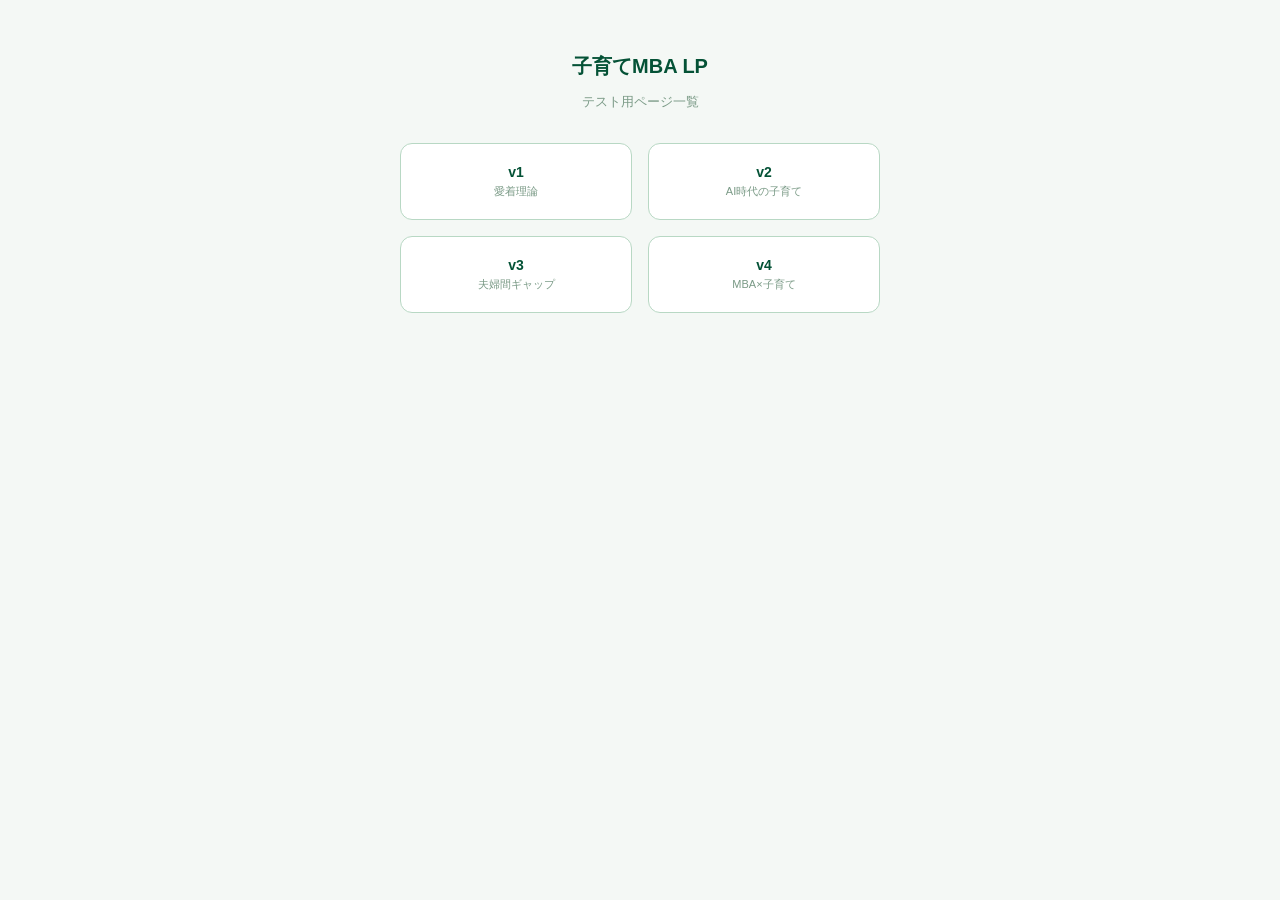
==== index.html @ 93ec6b01 "Initial commit: 子育てMBA LP v1-v4 Co-Authored-By: Claude Sonnet 4.6 <noreply@anthropic.com>" ====
<!DOCTYPE html>
<html lang="ja">
<head>
<meta charset="UTF-8">
<meta name="viewport" content="width=device-width,initial-scale=1">
<title>子育てMBA — LP一覧</title>
<style>
  body{font-family:'Hiragino Sans',sans-serif;background:#f4f8f5;color:#0d1f18;margin:0;padding:40px 20px;text-align:center}
  h1{font-size:20px;margin-bottom:8px;color:#045236}
  p{font-size:13px;color:#7a9a86;margin-bottom:32px}
  .grid{display:grid;grid-template-columns:1fr 1fr;gap:16px;max-width:480px;margin:0 auto}
  a{display:block;background:#fff;border:1.5px solid #b8d8c4;border-radius:12px;padding:20px 16px;text-decoration:none;color:#045236;font-weight:700;font-size:14px;transition:box-shadow .2s}
  a:hover{box-shadow:0 6px 24px rgba(4,82,54,.15)}
  .sub{font-size:11px;color:#7a9a86;font-weight:400;margin-top:4px}
</style>
</head>
<body>
<h1>子育てMBA LP</h1>
<p>テスト用ページ一覧</p>
<div class="grid">
  <a href="v1/"><div>v1</div><div class="sub">愛着理論</div></a>
  <a href="v2/"><div>v2</div><div class="sub">AI時代の子育て</div></a>
  <a href="v3/"><div>v3</div><div class="sub">夫婦間ギャップ</div></a>
  <a href="v4/"><div>v4</div><div class="sub">MBA×子育て</div></a>
</div>
</body>
</html>
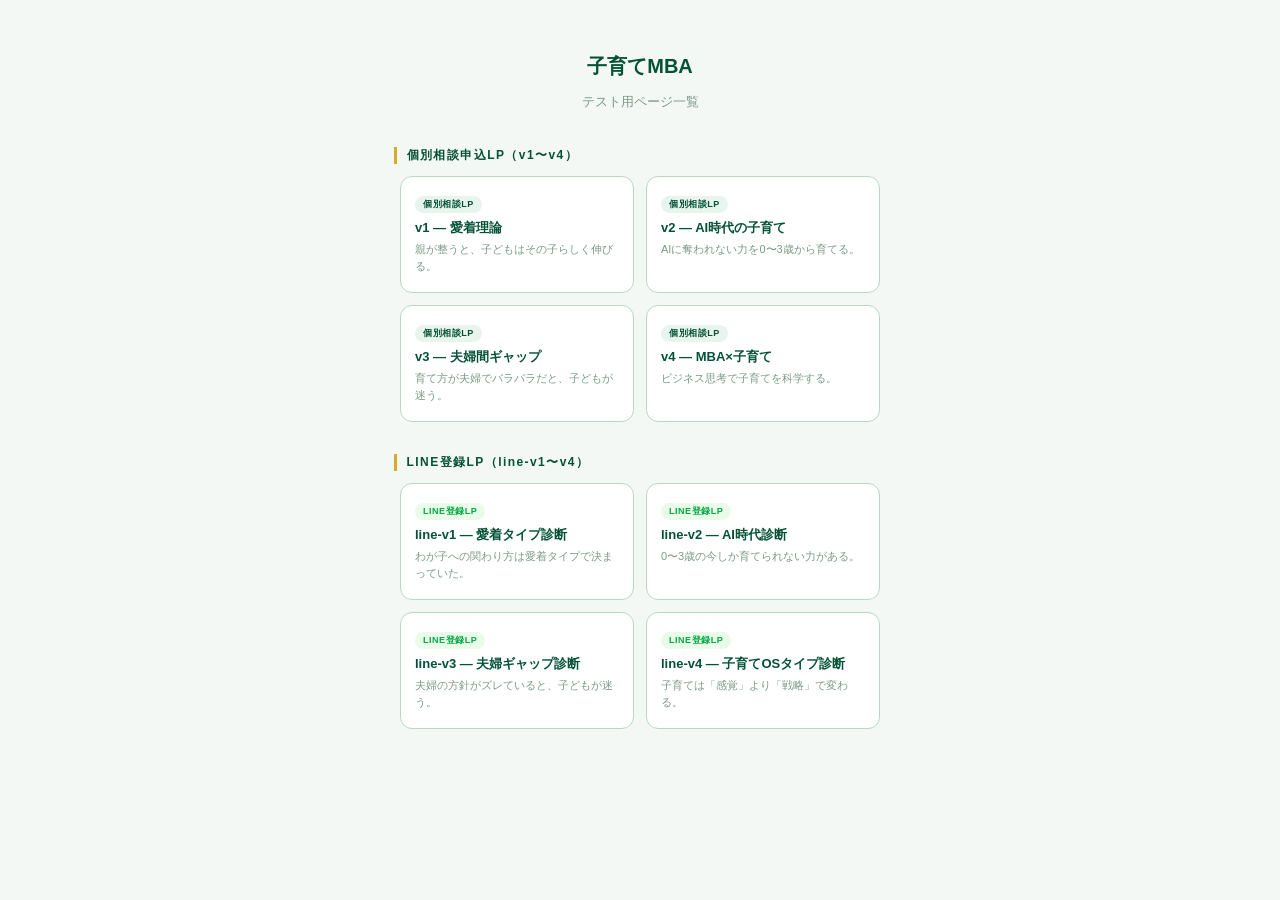
==== commit bd8ee2c5: "Add LINE registration LPs (line-v1 to line-v4) and update index Co-Authored-By: Claude Sonnet 4.6 <n" ====
--- a/index.html
+++ b/index.html
@@ -3,25 +3,40 @@
 <head>
 <meta charset="UTF-8">
 <meta name="viewport" content="width=device-width,initial-scale=1">
-<title>子育てMBA — LP一覧</title>
+<title>子育てMBA — ページ一覧</title>
 <style>
   body{font-family:'Hiragino Sans',sans-serif;background:#f4f8f5;color:#0d1f18;margin:0;padding:40px 20px;text-align:center}
-  h1{font-size:20px;margin-bottom:8px;color:#045236}
-  p{font-size:13px;color:#7a9a86;margin-bottom:32px}
-  .grid{display:grid;grid-template-columns:1fr 1fr;gap:16px;max-width:480px;margin:0 auto}
-  a{display:block;background:#fff;border:1.5px solid #b8d8c4;border-radius:12px;padding:20px 16px;text-decoration:none;color:#045236;font-weight:700;font-size:14px;transition:box-shadow .2s}
+  h1{font-size:20px;margin-bottom:4px;color:#045236}
+  .lead{font-size:13px;color:#7a9a86;margin-bottom:36px}
+  h2{font-size:12px;font-weight:700;letter-spacing:.12em;color:#045236;margin:0 0 12px;text-align:left;max-width:480px;margin-left:auto;margin-right:auto;padding-left:4px;border-left:3px solid #d4ac2b;padding-left:10px}
+  .grid{display:grid;grid-template-columns:1fr 1fr;gap:12px;max-width:480px;margin:0 auto 32px}
+  a{display:block;background:#fff;border:1.5px solid #b8d8c4;border-radius:12px;padding:18px 14px;text-decoration:none;color:#045236;font-weight:700;font-size:13px;transition:box-shadow .2s;text-align:left}
   a:hover{box-shadow:0 6px 24px rgba(4,82,54,.15)}
-  .sub{font-size:11px;color:#7a9a86;font-weight:400;margin-top:4px}
+  .sub{font-size:11px;color:#7a9a86;font-weight:400;margin-top:4px;line-height:1.5}
+  .tag{display:inline-block;font-size:9px;font-weight:700;padding:2px 8px;border-radius:10px;margin-bottom:6px;letter-spacing:.06em}
+  .tag-lp{background:#e8f4ee;color:#045236}
+  .tag-line{background:#e8fce8;color:#05a847}
 </style>
 </head>
 <body>
-<h1>子育てMBA LP</h1>
-<p>テスト用ページ一覧</p>
+<h1>子育てMBA</h1>
+<p class="lead">テスト用ページ一覧</p>
+
+<h2>個別相談申込LP（v1〜v4）</h2>
 <div class="grid">
-  <a href="v1/"><div>v1</div><div class="sub">愛着理論</div></a>
-  <a href="v2/"><div>v2</div><div class="sub">AI時代の子育て</div></a>
-  <a href="v3/"><div>v3</div><div class="sub">夫婦間ギャップ</div></a>
-  <a href="v4/"><div>v4</div><div class="sub">MBA×子育て</div></a>
+  <a href="v1/"><span class="tag tag-lp">個別相談LP</span><div>v1 — 愛着理論</div><div class="sub">親が整うと、子どもはその子らしく伸びる。</div></a>
+  <a href="v2/"><span class="tag tag-lp">個別相談LP</span><div>v2 — AI時代の子育て</div><div class="sub">AIに奪われない力を0〜3歳から育てる。</div></a>
+  <a href="v3/"><span class="tag tag-lp">個別相談LP</span><div>v3 — 夫婦間ギャップ</div><div class="sub">育て方が夫婦でバラバラだと、子どもが迷う。</div></a>
+  <a href="v4/"><span class="tag tag-lp">個別相談LP</span><div>v4 — MBA×子育て</div><div class="sub">ビジネス思考で子育てを科学する。</div></a>
 </div>
+
+<h2>LINE登録LP（line-v1〜v4）</h2>
+<div class="grid">
+  <a href="line-v1/"><span class="tag tag-line">LINE登録LP</span><div>line-v1 — 愛着タイプ診断</div><div class="sub">わが子への関わり方は愛着タイプで決まっていた。</div></a>
+  <a href="line-v2/"><span class="tag tag-line">LINE登録LP</span><div>line-v2 — AI時代診断</div><div class="sub">0〜3歳の今しか育てられない力がある。</div></a>
+  <a href="line-v3/"><span class="tag tag-line">LINE登録LP</span><div>line-v3 — 夫婦ギャップ診断</div><div class="sub">夫婦の方針がズレていると、子どもが迷う。</div></a>
+  <a href="line-v4/"><span class="tag tag-line">LINE登録LP</span><div>line-v4 — 子育てOSタイプ診断</div><div class="sub">子育ては「感覚」より「戦略」で変わる。</div></a>
+</div>
+
 </body>
 </html>
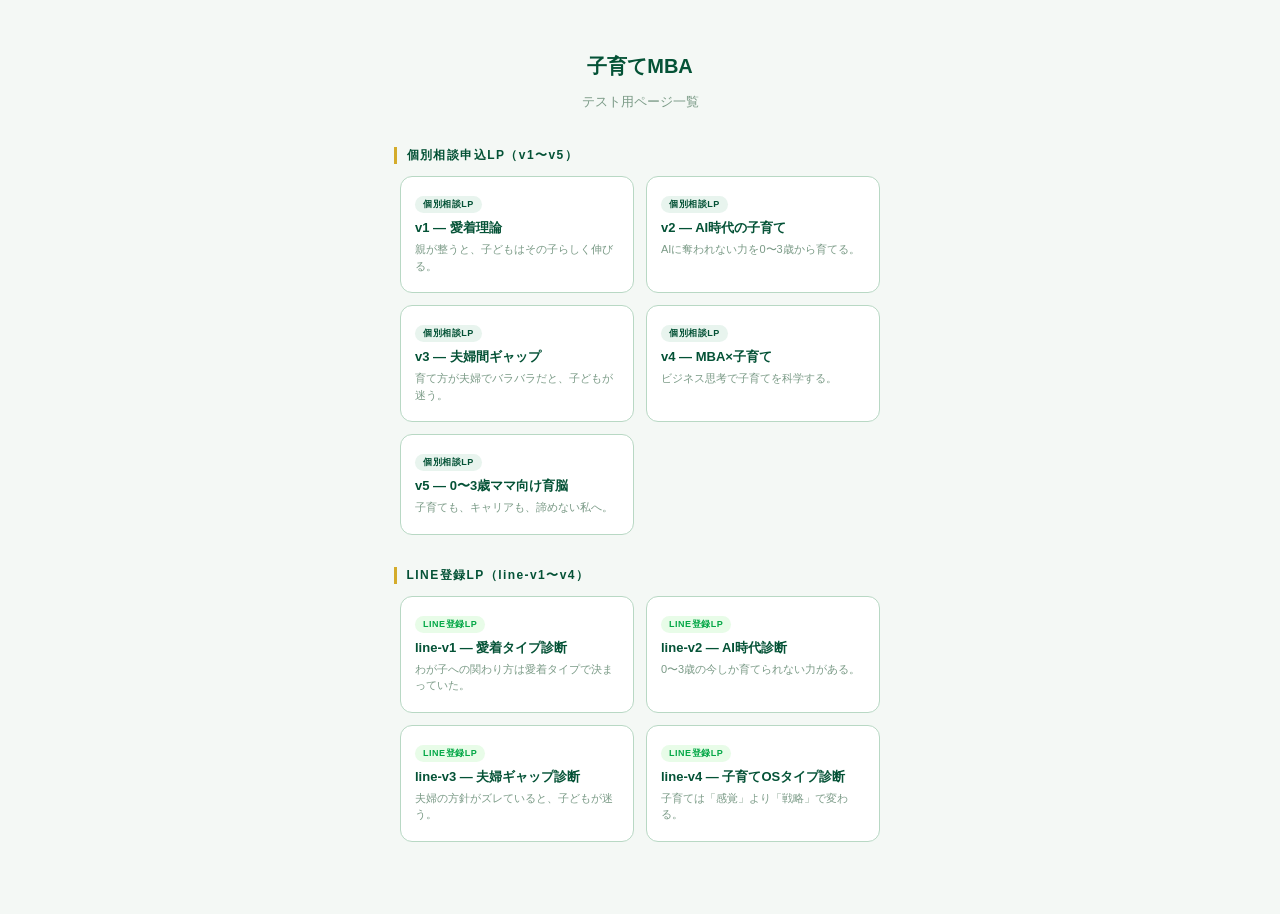
==== commit 0d988276: "feat: 一覧にv5を追加" ====
--- a/index.html
+++ b/index.html
@@ -22,20 +22,21 @@
 <h1>子育てMBA</h1>
 <p class="lead">テスト用ページ一覧</p>
 
-<h2>個別相談申込LP（v1〜v4）</h2>
+<h2>個別相談申込LP（v1〜v5）</h2>
 <div class="grid">
-  <a href="v1/"><span class="tag tag-lp">個別相談LP</span><div>v1 — 愛着理論</div><div class="sub">親が整うと、子どもはその子らしく伸びる。</div></a>
-  <a href="v2/"><span class="tag tag-lp">個別相談LP</span><div>v2 — AI時代の子育て</div><div class="sub">AIに奪われない力を0〜3歳から育てる。</div></a>
-  <a href="v3/"><span class="tag tag-lp">個別相談LP</span><div>v3 — 夫婦間ギャップ</div><div class="sub">育て方が夫婦でバラバラだと、子どもが迷う。</div></a>
-  <a href="v4/"><span class="tag tag-lp">個別相談LP</span><div>v4 — MBA×子育て</div><div class="sub">ビジネス思考で子育てを科学する。</div></a>
+  <a href="v1/" target="_blank" rel="noopener"><span class="tag tag-lp">個別相談LP</span><div>v1 — 愛着理論</div><div class="sub">親が整うと、子どもはその子らしく伸びる。</div></a>
+  <a href="v2/" target="_blank" rel="noopener"><span class="tag tag-lp">個別相談LP</span><div>v2 — AI時代の子育て</div><div class="sub">AIに奪われない力を0〜3歳から育てる。</div></a>
+  <a href="v3/" target="_blank" rel="noopener"><span class="tag tag-lp">個別相談LP</span><div>v3 — 夫婦間ギャップ</div><div class="sub">育て方が夫婦でバラバラだと、子どもが迷う。</div></a>
+  <a href="v4/" target="_blank" rel="noopener"><span class="tag tag-lp">個別相談LP</span><div>v4 — MBA×子育て</div><div class="sub">ビジネス思考で子育てを科学する。</div></a>
+  <a href="v5/" target="_blank" rel="noopener"><span class="tag tag-lp">個別相談LP</span><div>v5 — 0〜3歳ママ向け育脳</div><div class="sub">子育ても、キャリアも、諦めない私へ。</div></a>
 </div>
 
 <h2>LINE登録LP（line-v1〜v4）</h2>
 <div class="grid">
-  <a href="line-v1/"><span class="tag tag-line">LINE登録LP</span><div>line-v1 — 愛着タイプ診断</div><div class="sub">わが子への関わり方は愛着タイプで決まっていた。</div></a>
-  <a href="line-v2/"><span class="tag tag-line">LINE登録LP</span><div>line-v2 — AI時代診断</div><div class="sub">0〜3歳の今しか育てられない力がある。</div></a>
-  <a href="line-v3/"><span class="tag tag-line">LINE登録LP</span><div>line-v3 — 夫婦ギャップ診断</div><div class="sub">夫婦の方針がズレていると、子どもが迷う。</div></a>
-  <a href="line-v4/"><span class="tag tag-line">LINE登録LP</span><div>line-v4 — 子育てOSタイプ診断</div><div class="sub">子育ては「感覚」より「戦略」で変わる。</div></a>
+  <a href="line-v1/" target="_blank" rel="noopener"><span class="tag tag-line">LINE登録LP</span><div>line-v1 — 愛着タイプ診断</div><div class="sub">わが子への関わり方は愛着タイプで決まっていた。</div></a>
+  <a href="line-v2/" target="_blank" rel="noopener"><span class="tag tag-line">LINE登録LP</span><div>line-v2 — AI時代診断</div><div class="sub">0〜3歳の今しか育てられない力がある。</div></a>
+  <a href="line-v3/" target="_blank" rel="noopener"><span class="tag tag-line">LINE登録LP</span><div>line-v3 — 夫婦ギャップ診断</div><div class="sub">夫婦の方針がズレていると、子どもが迷う。</div></a>
+  <a href="line-v4/" target="_blank" rel="noopener"><span class="tag tag-line">LINE登録LP</span><div>line-v4 — 子育てOSタイプ診断</div><div class="sub">子育ては「感覚」より「戦略」で変わる。</div></a>
 </div>
 
 </body>
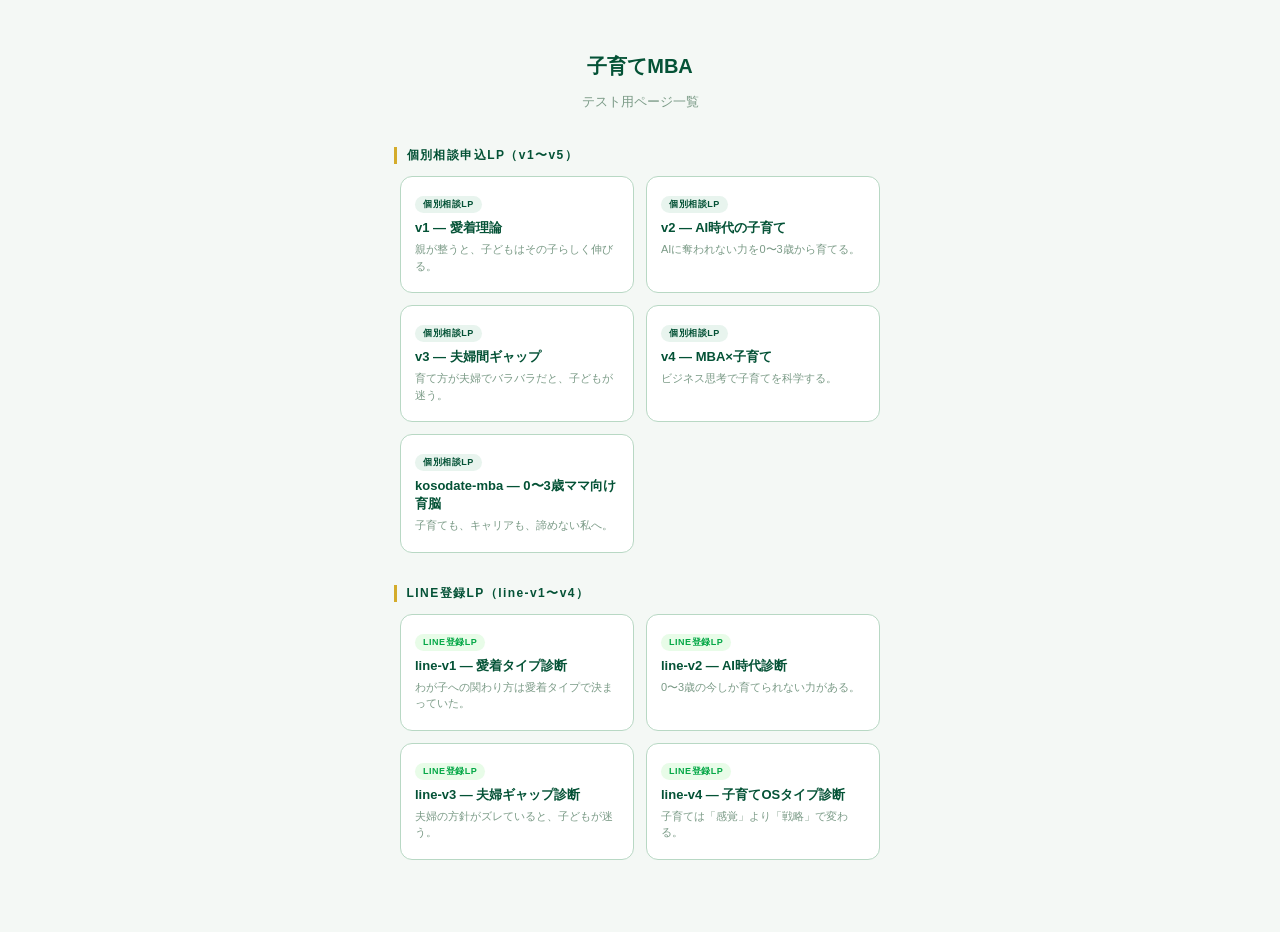
==== commit 90b7be82: "fix: 一覧ページのリンクをkosodate-mbaに更新" ====
--- a/index.html
+++ b/index.html
@@ -28,7 +28,7 @@
   <a href="v2/" target="_blank" rel="noopener"><span class="tag tag-lp">個別相談LP</span><div>v2 — AI時代の子育て</div><div class="sub">AIに奪われない力を0〜3歳から育てる。</div></a>
   <a href="v3/" target="_blank" rel="noopener"><span class="tag tag-lp">個別相談LP</span><div>v3 — 夫婦間ギャップ</div><div class="sub">育て方が夫婦でバラバラだと、子どもが迷う。</div></a>
   <a href="v4/" target="_blank" rel="noopener"><span class="tag tag-lp">個別相談LP</span><div>v4 — MBA×子育て</div><div class="sub">ビジネス思考で子育てを科学する。</div></a>
-  <a href="v5/" target="_blank" rel="noopener"><span class="tag tag-lp">個別相談LP</span><div>v5 — 0〜3歳ママ向け育脳</div><div class="sub">子育ても、キャリアも、諦めない私へ。</div></a>
+  <a href="kosodate-mba/" target="_blank" rel="noopener"><span class="tag tag-lp">個別相談LP</span><div>kosodate-mba — 0〜3歳ママ向け育脳</div><div class="sub">子育ても、キャリアも、諦めない私へ。</div></a>
 </div>
 
 <h2>LINE登録LP（line-v1〜v4）</h2>
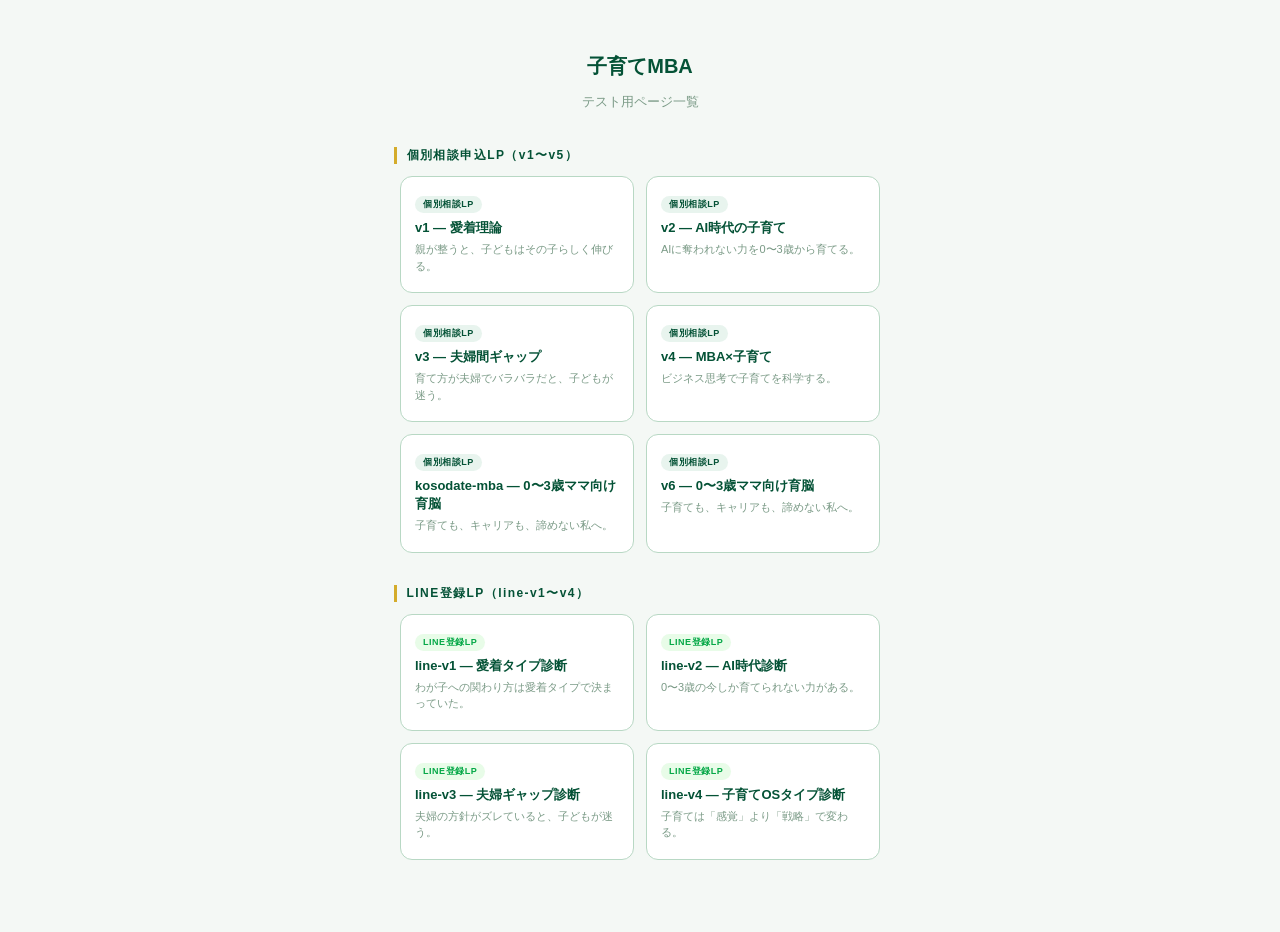
==== commit edb486cf: "feat: v6を追加（kosodate-mbaベース、ファーストビュー差し替え）" ====
--- a/index.html
+++ b/index.html
@@ -29,6 +29,7 @@
   <a href="v3/" target="_blank" rel="noopener"><span class="tag tag-lp">個別相談LP</span><div>v3 — 夫婦間ギャップ</div><div class="sub">育て方が夫婦でバラバラだと、子どもが迷う。</div></a>
   <a href="v4/" target="_blank" rel="noopener"><span class="tag tag-lp">個別相談LP</span><div>v4 — MBA×子育て</div><div class="sub">ビジネス思考で子育てを科学する。</div></a>
   <a href="kosodate-mba/" target="_blank" rel="noopener"><span class="tag tag-lp">個別相談LP</span><div>kosodate-mba — 0〜3歳ママ向け育脳</div><div class="sub">子育ても、キャリアも、諦めない私へ。</div></a>
+  <a href="v6/" target="_blank" rel="noopener"><span class="tag tag-lp">個別相談LP</span><div>v6 — 0〜3歳ママ向け育脳</div><div class="sub">子育ても、キャリアも、諦めない私へ。</div></a>
 </div>
 
 <h2>LINE登録LP（line-v1〜v4）</h2>
